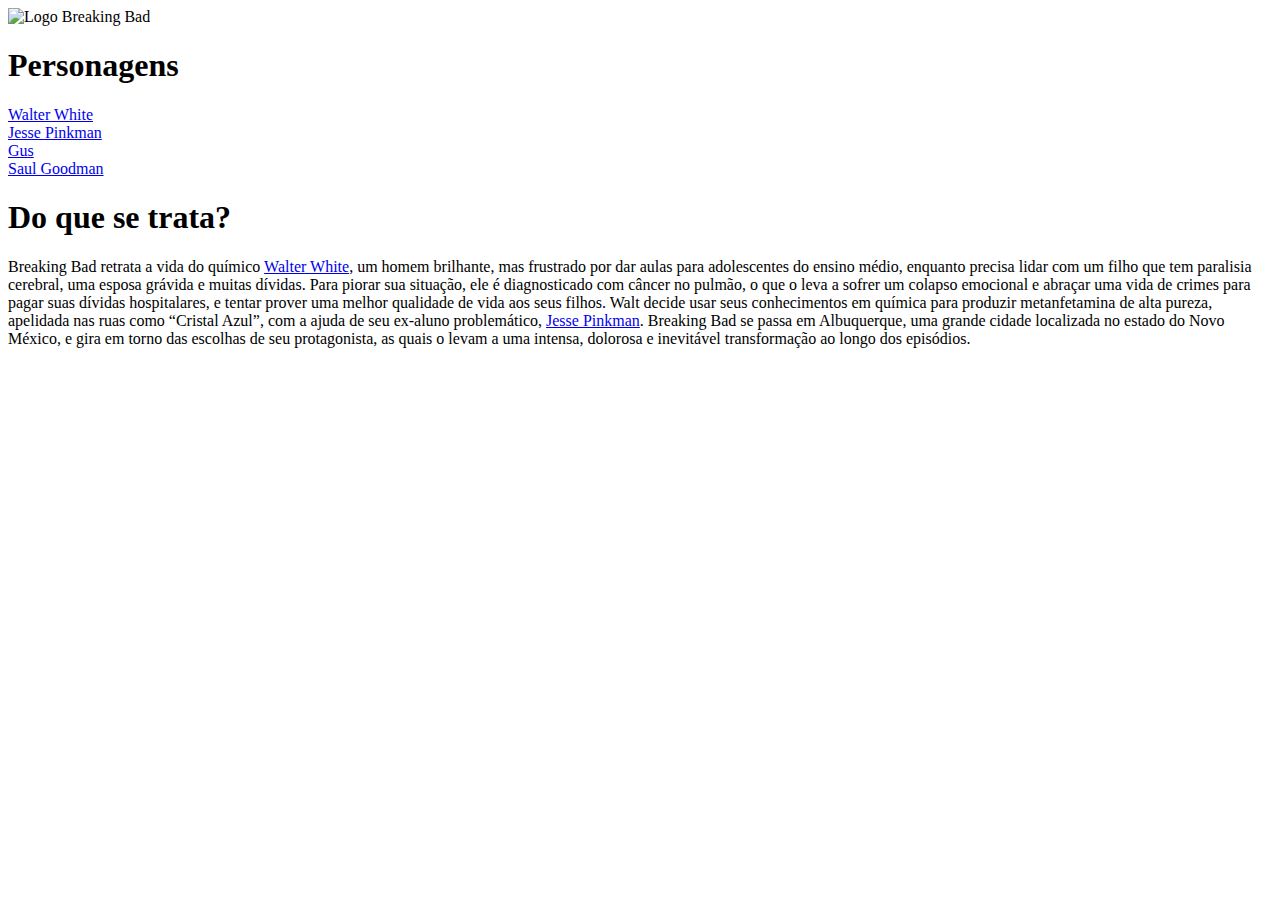
==== index.html @ 8646125e "Add files via upload" ====
<!DOCTYPE html>
<html lang="pt-br">
<head>
    <meta charset="UTF-8">
    <link rel="stylesheet" href="./css/homepage.css">
    <title>Breaking Bad</title>
    <link rel="icon" href="./assets/logo_breaking_bad_favicon.ico" type="image/x-icon">
    <script async src="https://pagead2.googlesyndication.com/pagead/js/adsbygoogle.js?client=ca-pub-1530962638173155"
     crossorigin="anonymous"></script>
</head>
<body>
    <header>
        
        <div>
            <img src="./assets/logo_breaking_bad3.png" alt="Logo Breaking Bad" width="300px">
        </div>
    </header>
    <h1>Personagens</h1>
    <div class='container'>
        <a href="./walterwhite.html">
        <div class="item1">
            <div class="text">Walter White</div>
        </div>
        </a>

        <a href="./jesse.html">
        <div class="item2">
            <div class="text">Jesse Pinkman</div>
        </div>
        </a>


        <a href="./gus.html">
        <div class="item3">
            <div class="text">Gus</div>
        </div>
        </a>

        <a href="./saul.html"> 
        <div class="item4">
            <div class="text">Saul Goodman</div>
        </div>
        </a>
    </div>

    <h1>Do que se trata?</h1>

    <p>
        
        Breaking Bad retrata a vida do químico <a href="./walterwhite.html">Walter White</a>, um homem brilhante, mas frustrado por dar aulas para adolescentes do ensino médio, enquanto precisa lidar com um filho que tem paralisia cerebral, uma esposa grávida e muitas dívidas. Para piorar sua situação, ele é diagnosticado com câncer no pulmão, o que o leva a sofrer um colapso emocional e abraçar uma vida de crimes para pagar suas dívidas hospitalares, e tentar prover uma melhor qualidade de vida aos seus filhos. Walt decide usar seus conhecimentos em química para produzir metanfetamina de alta pureza, apelidada nas ruas como “Cristal Azul”, com a ajuda de seu ex-aluno problemático, <a href="./jesse.html">Jesse Pinkman</a>. Breaking Bad se passa em Albuquerque, uma grande cidade localizada no estado do Novo México, e gira em torno das escolhas de seu protagonista, as quais o levam a uma intensa, dolorosa e inevitável transformação ao longo dos episódios.</p>



</body>
</html>
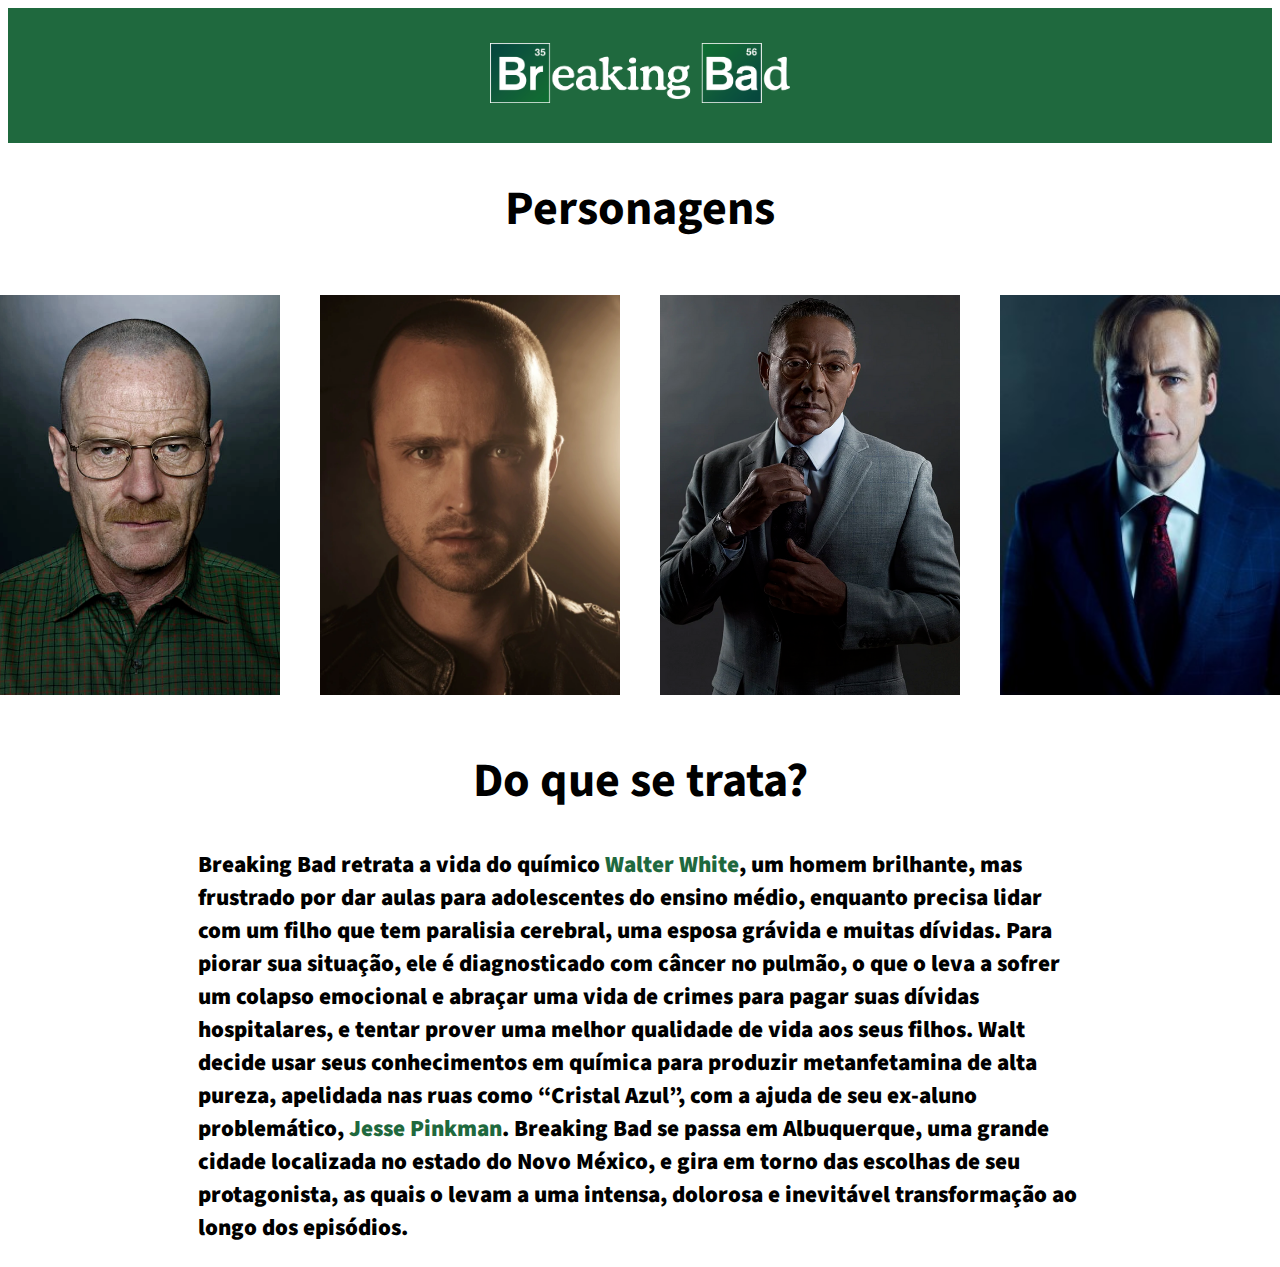
==== commit 533919b8: "Update index.html" ====
--- a/index.html
+++ b/index.html
@@ -5,8 +5,6 @@
     <link rel="stylesheet" href="./css/homepage.css">
     <title>Breaking Bad</title>
     <link rel="icon" href="./assets/logo_breaking_bad_favicon.ico" type="image/x-icon">
-    <script async src="https://pagead2.googlesyndication.com/pagead/js/adsbygoogle.js?client=ca-pub-1530962638173155"
-     crossorigin="anonymous"></script>
 </head>
 <body>
     <header>
@@ -52,4 +50,4 @@
 
 
 </body>
-</html>+</html>
--- a/css/homepage.css
+++ b/css/homepage.css
@@ -0,0 +1,141 @@
+@import url('https://fonts.googleapis.com/css2?family=Source+Sans+Pro:ital,wght@0,200;1,600&display=swap');
+
+body{
+    font-family: 'Source Sans Pro';
+    font-weight: bold;
+    font-size:larger;
+}
+
+h1{
+    text-align: center;
+    font-size: xxx-large;
+}
+
+header{
+    text-align: center;
+    margin: auto;
+    padding-top: 35px;
+    width: 1fr;
+    height: 100px;
+    background-color: #1f693e;
+}
+
+.container{
+    display: flex;
+    flex-direction: row;
+    align-items: center;
+    justify-content: center;
+    margin-top: 0px;
+    grid-template-rows: 300px 300px 300px 300px;
+}
+
+
+
+.item1:hover .text{
+    opacity: 1;
+    backdrop-filter: blur(2.3px);
+    background-color:rgba(31, 105, 62,0.3) ;
+}
+
+.item2:hover .text{
+    opacity: 1;
+    backdrop-filter: blur(2.3px);
+    background-color:rgba(31, 105, 62,0.3) ;
+}
+
+.item3:hover .text{
+    opacity: 1;
+    backdrop-filter: blur(2.3px);
+    background-color:rgba(31, 105, 62,0.3) ;
+}
+
+.item4:hover .text{
+    opacity: 1;
+    backdrop-filter: blur(2.3px);
+    background-color:rgba(31, 105, 62,0.3) ;
+}
+
+.text{
+    font-size: x-large;
+    font-weight:bold;
+    opacity: 0;
+    color: white;
+    padding-top: 150px;
+    transition: all 0.5s;
+    height: 250px;
+}
+
+.item1{
+    border: 20px solid white;
+    width: 300px;
+    height: 400px;
+    text-align: center;
+    background-image: url(../assets/walter_white.png);
+    background-size: cover;
+    background-repeat: no-repeat;
+    background-position: center;
+    
+
+}
+
+.item2{
+    border: 20px solid white;
+    width: 300px;
+    height: 400px;
+    text-align: center;
+    background-image: url(../assets/jesse.png);
+    background-size: cover;
+    background-repeat: no-repeat;
+    background-position: center;
+}
+
+.item3{
+    border: 20px solid white;
+    width: 300px;
+    height: 400px;
+    text-align: center;
+    background-image: url(../assets/gus_540x720.png);
+    background-size: cover;
+    background-repeat: no-repeat;
+    background-position: center;
+}
+
+.item4{
+
+    border: 20px solid white;
+    width: 300px;
+    height: 400px;
+    text-align: center;
+    background-image: url(../assets/saul_goodman.jpeg);
+    background-size: cover;
+    background-repeat: no-repeat;
+    background-position: center;
+}
+
+
+a{
+    text-decoration: none;
+    color: #1f693e;
+}
+
+p{
+    margin-left: 15%;
+    margin-right: 15%;
+    font-weight: bolder;
+    font-size: larger;
+}
+
+@media screen and (max-width: 600px) 
+{
+
+    .container{
+        display: flex;
+        flex-direction: column;
+        align-items: center;
+        justify-content: center;
+        margin-top: 0px;
+        grid-template-rows: 300px 300px 300px 300px;
+    }
+    
+    
+}